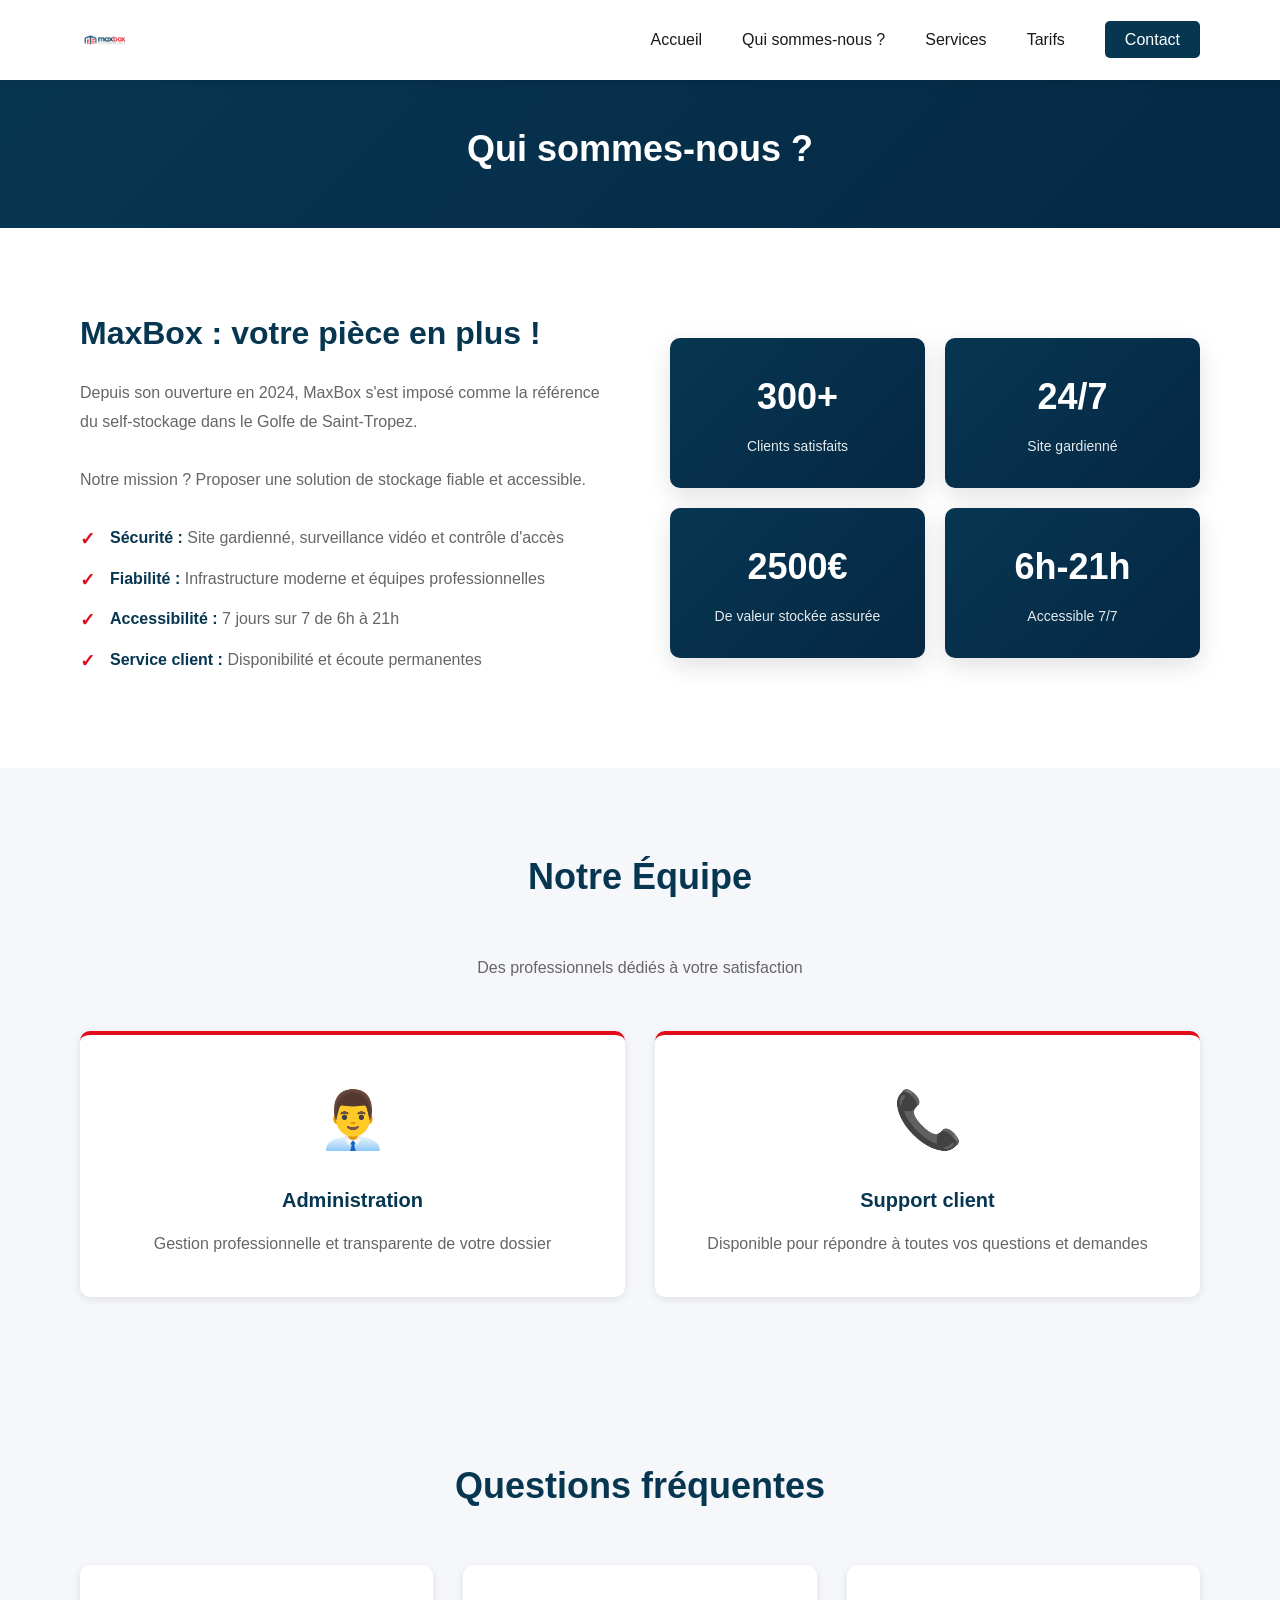
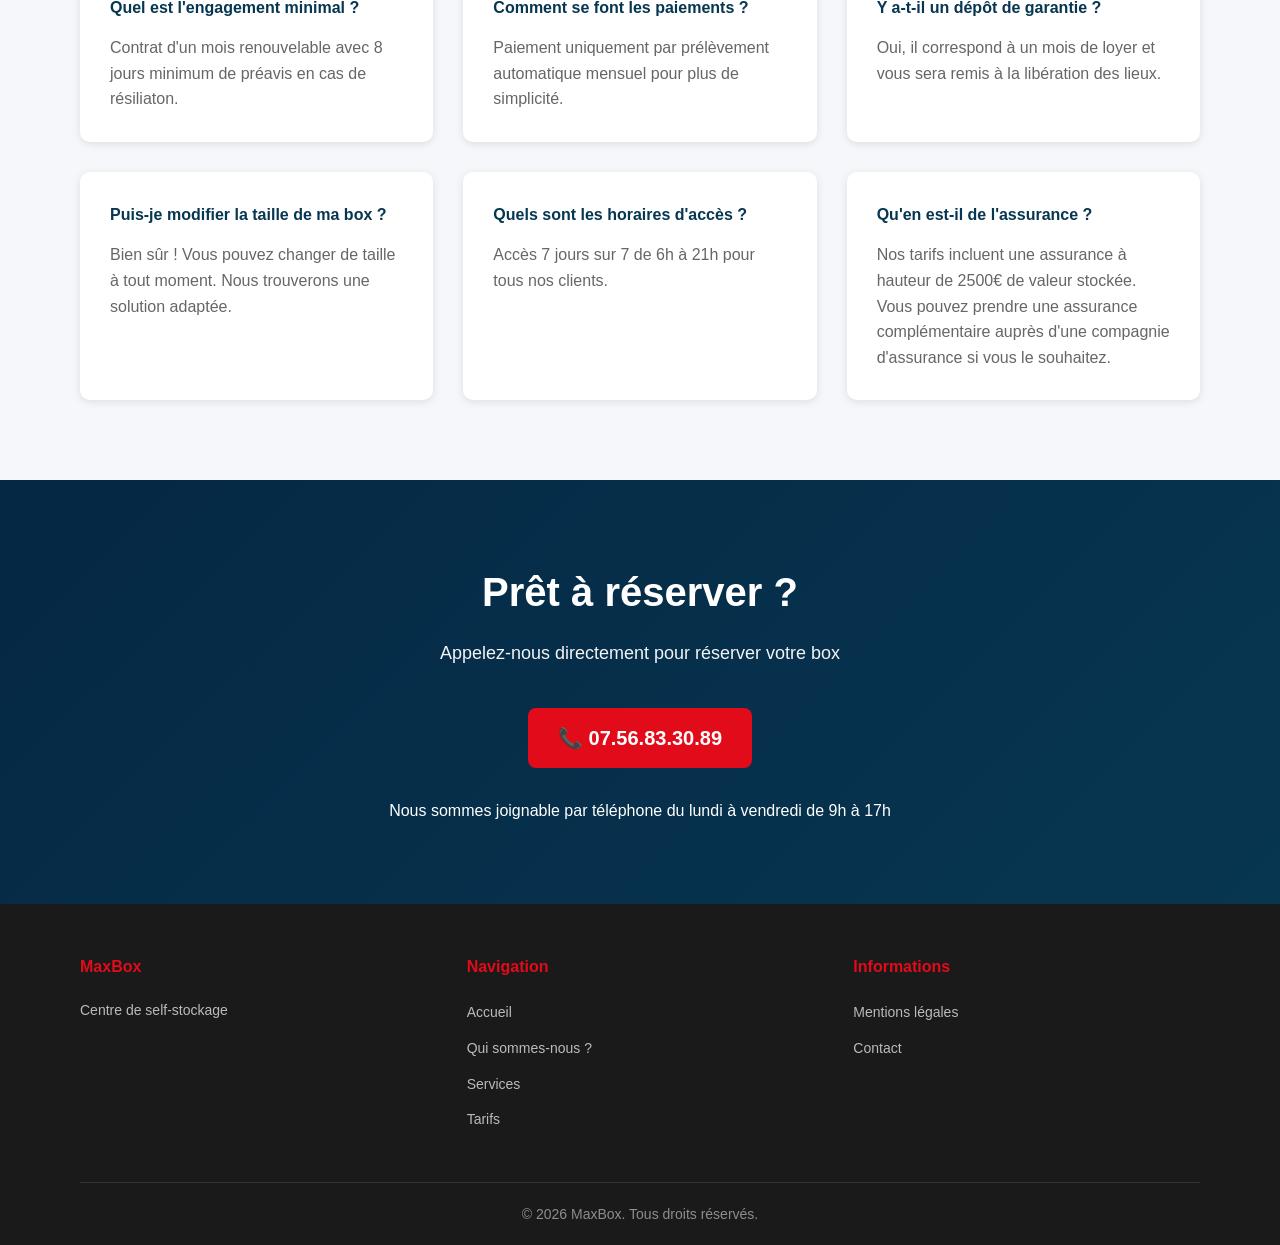
==== about.html @ ba674cf5 "Initial commit: MAXBOX website with updated services" ====
<!DOCTYPE html>
<html lang="fr">
<head>
    <meta charset="UTF-8">
    <meta name="viewport" content="width=device-width, initial-scale=1.0">
    <meta name="description" content="Découvrez MAXBOX - Centre de self-stockage moderne. Nous vous proposons des solutions de stockage sécurisées et climatisées.">
    <meta name="robots" content="index, follow">
    <title>À propos - MaxBox | Self-Stockage</title>
    <link rel="canonical" href="https://maxbox.fr/about.html">
    <link rel="stylesheet" href="css/style.css">
    <link rel="stylesheet" href="css/responsive.css">
    <link rel="stylesheet" href="css/pages.css">
</head>
<body>
    <!-- Navigation -->
    <nav class="navbar">
        <div class="container">
            <div class="nav-wrapper">
                <a href="index.html" class="logo">
                    <img src="images/logo.png" alt="MAXBOX Logo" class="logo-img">
                </a>
                <ul class="nav-menu">
                    <li><a href="index.html">Accueil</a></li>
                    <li><a href="about.html" class="active">Qui sommes-nous ?</a></li>
                    <li><a href="services.html">Services</a></li>
                    <li><a href="pricing.html">Tarifs</a></li>
                    <li><a href="contact.html" class="cta-nav">Contact</a></li>
                </ul>
                <button class="mobile-toggle">
                    <span></span>
                    <span></span>
                    <span></span>
                </button>
            </div>
        </div>
    </nav>

    <!-- Hero Small -->
    <section class="hero-small">
        <div class="container">
            <h2>Qui sommes-nous ?</h2>
        </div>
    </section>

    <!-- About Section -->
    <section class="about-section">
        <div class="container">
            <div class="about-grid">
                <div class="about-content">
                    <h3>MaxBox : votre pièce en plus !</h3>
                    <p>Depuis son ouverture en 2024, MaxBox s'est imposé comme la référence du self-stockage dans le Golfe de Saint-Tropez.</p>
                    <p> Notre mission ? Proposer une solution de stockage fiable et accessible.</p>
                    <ul class="values-list">
                        <li>
                            <strong>Sécurité :</strong> Site gardienné, surveillance vidéo et contrôle d'accès
                        </li>
                        <li>
                            <strong>Fiabilité :</strong> Infrastructure moderne et équipes professionnelles
                        </li>
                        <li>
                            <strong>Accessibilité :</strong> 7 jours sur 7 de 6h à 21h
                        </li>
                        <li>
                            <strong>Service client :</strong> Disponibilité et écoute permanentes
                        </li>
                    </ul>
                </div>
                <div class="about-visual">
                    <div class="stats-grid">
                        <div class="stat-card">
                            <div class="stat-number">300+</div>
                            <div class="stat-label">Clients satisfaits</div>
                        </div>
                        <div class="stat-card">
                            <div class="stat-number">24/7</div>
                            <div class="stat-label">Site gardienné</div>
                        </div>
                        <div class="stat-card">
                            <div class="stat-number">2500€</div>
                            <div class="stat-label">De valeur stockée assurée</div>
                        </div>
                        <div class="stat-card">
                            <div class="stat-number">6h-21h</div>
                            <div class="stat-label">Accessible 7/7</div>
                        </div>
                    </div>
                </div>
            </div>
        </div>
    </section>

    <!-- Team Section -->
    <section class="team-section">
        <div class="container">
            <h3 class="section-title">Notre Équipe</h3>
            <p class="section-subtitle">Des professionnels dédiés à votre satisfaction</p>

            <div class="team-grid">
                <div class="team-member">
                    <div class="member-icon">👨‍💼</div>
                    <h4>Administration</h4>
                    <p>Gestion professionnelle et transparente de votre dossier</p>
                </div>
                <div class="team-member">
                    <div class="member-icon">📞</div>
                    <h4>Support client</h4>
                    <p>Disponible pour répondre à toutes vos questions et demandes</p>
                </div>
            </div>
        </div>
    </section>

    <!-- FAQ Section -->
    <section class="about-section" style="background: var(--bg-light);">
        <div class="container">
            <h3 class="section-title">Questions fréquentes</h3>
            <div style="display: grid; grid-template-columns: repeat(auto-fit, minmax(300px, 1fr)); gap: 30px;">
                <div style="background: var(--white); padding: 30px; border-radius: 10px; box-shadow: var(--shadow);">
                    <h4 style="color: var(--primary); margin-bottom: 15px;">Quel est l'engagement minimal ?</h4>
                    <p style="color: var(--text-light); line-height: 1.6;">
                        Contrat d'un mois renouvelable avec 8 jours minimum de préavis en cas de résiliaton.
                    </p>
                </div>
                <div style="background: var(--white); padding: 30px; border-radius: 10px; box-shadow: var(--shadow);">
                    <h4 style="color: var(--primary); margin-bottom: 15px;">Comment se font les paiements ?</h4>
                    <p style="color: var(--text-light); line-height: 1.6;">
                        Paiement uniquement par prélèvement automatique mensuel pour plus de simplicité.
                    </p>
                </div>
                <div style="background: var(--white); padding: 30px; border-radius: 10px; box-shadow: var(--shadow);">
                    <h4 style="color: var(--primary); margin-bottom: 15px;">Y a-t-il un dépôt de garantie ?</h4>
                    <p style="color: var(--text-light); line-height: 1.6;">
                        Oui, il correspond à un mois de loyer et vous sera remis à la libération des lieux.
                    </p>
                </div>
                <div style="background: var(--white); padding: 30px; border-radius: 10px; box-shadow: var(--shadow);">
                    <h4 style="color: var(--primary); margin-bottom: 15px;">Puis-je modifier la taille de ma box ?</h4>
                    <p style="color: var(--text-light); line-height: 1.6;">
                        Bien sûr ! Vous pouvez changer de taille à tout moment. Nous trouverons une solution adaptée.
                    </p>
                </div>
                <div style="background: var(--white); padding: 30px; border-radius: 10px; box-shadow: var(--shadow);">
                    <h4 style="color: var(--primary); margin-bottom: 15px;">Quels sont les horaires d'accès ?</h4>
                    <p style="color: var(--text-light); line-height: 1.6;">
                        Accès 7 jours sur 7 de 6h à 21h pour tous nos clients.
                    </p>
                </div>
                <div style="background: var(--white); padding: 30px; border-radius: 10px; box-shadow: var(--shadow);">
                    <h4 style="color: var(--primary); margin-bottom: 15px;">Qu'en est-il de l'assurance ?</h4>
                    <p style="color: var(--text-light); line-height: 1.6;">
                        Nos tarifs incluent une assurance à hauteur de 2500€ de valeur stockée. Vous pouvez prendre une assurance complémentaire auprès d'une compagnie d'assurance si vous le souhaitez.
                    </p>
                </div>
            </div>
        </div>
    </section>

    <!-- CTA Section -->
    <section class="cta-section">
        <div class="container">
            <div class="cta-content">
                <h3>Prêt à réserver ?</h3>
                <p>Appelez-nous directement pour réserver votre box</p>
                <div class="cta-buttons">
                    <a href="tel:0756833089" class="btn btn-primary" style="font-size: 20px;">📞 07.56.83.30.89</a>
                    <div class="phone-info">
                        <p>Nous sommes joignable par téléphone du lundi à vendredi de 9h à 17h</p>
                    </div>
                </div>
            </div>
        </div>
    </section>

    <!-- Footer -->
    <footer class="footer">
        <div class="container">
            <div class="footer-content">
                <div class="footer-section">
                    <h5>MaxBox</h5>
                    <p>Centre de self-stockage</p>
                </div>
                <div class="footer-section">
                    <h5>Navigation</h5>
                    <ul>
                        <li><a href="index.html">Accueil</a></li>
                        <li><a href="about.html">Qui sommes-nous ?</a></li>
                        <li><a href="services.html">Services</a></li>
                        <li><a href="pricing.html">Tarifs</a></li>
                    </ul>
                </div>
                <div class="footer-section">
                    <h5>Informations</h5>
                    <ul>
                        <li><a href="mentions-legales.html">Mentions légales</a></li>
                        <li><a href="contact.html">Contact</a></li>
                    </ul>
                </div>
            </div>
            <div class="footer-bottom">
                <p>&copy; 2026 MaxBox. Tous droits réservés.</p>
            </div>
        </div>
    </footer>

    <script src="js/main.js"></script>
    <script src="js/phone-protect.js"></script>
</body>
</html>
---- css/style.css ----
/* ============================================
   VARIABLES ET RESET
   ============================================ */

:root {
    --primary: #073651;
    --primary-dark: #052844;
    --primary-light: #e8f1f5;
    --secondary: #e20b19;
    --accent: #b2b2b2;
    --text-dark: #1a1a1a;
    --text-light: #666666;
    --border: #e0e0e0;
    --bg-light: #f5f7fa;
    --white: #ffffff;
    --shadow: 0 2px 8px rgba(0, 0, 0, 0.1);
    --shadow-lg: 0 8px 24px rgba(0, 0, 0, 0.12);
    --transition: all 0.3s ease;
}

* {
    margin: 0;
    padding: 0;
    box-sizing: border-box;
}

html {
    scroll-behavior: smooth;
}

body {
    font-family: 'Segoe UI', Tahoma, Geneva, Verdana, sans-serif;
    line-height: 1.6;
    color: var(--text-dark);
    background: var(--white);
}

.container {
    max-width: 1200px;
    margin: 0 auto;
    padding: 0 20px;
}

/* ============================================
   NAVIGATION
   ============================================ */

.navbar {
    position: sticky;
    top: 0;
    background: var(--white);
    box-shadow: var(--shadow);
    z-index: 100;
    transition: var(--transition);
}

.nav-wrapper {
    display: flex;
    justify-content: space-between;
    align-items: center;
    padding: 15px 0;
}

.logo {
    display: flex;
    align-items: center;
    gap: 15px;
    text-decoration: none;
    transition: var(--transition);
}

.logo:hover {
    transform: scale(1.05);
}

.logo-img {
    width: 50px;
    height: 50px;
    object-fit: contain;
}

.logo-text {
    display: flex;
    flex-direction: column;
    gap: 2px;
}

.logo h1 {
    font-size: 24px;
    font-weight: 700;
    color: var(--primary);
    letter-spacing: 2px;
    margin: 0;
}

.logo .tagline {
    font-size: 10px;
    color: var(--secondary);
    font-weight: 600;
    text-transform: lowercase;
    margin: 0;
}

.nav-menu {
    display: flex;
    list-style: none;
    gap: 40px;
    align-items: center;
}

.nav-menu a {
    text-decoration: none;
    color: var(--text-dark);
    font-weight: 500;
    position: relative;
    transition: var(--transition);
}

.nav-menu a::after {
    content: '';
    position: absolute;
    bottom: -5px;
    left: 0;
    width: 0;
    height: 2px;
    background: var(--secondary);
    transition: var(--transition);
}

.nav-menu a:hover::after,
.nav-menu a.active::after {
    width: 100%;
}

.cta-nav {
    background: var(--primary) !important;
    color: var(--white) !important;
    padding: 10px 20px !important;
    border-radius: 5px;
}

.cta-nav::after {
    display: none !important;
}

.mobile-toggle {
    display: none;
    flex-direction: column;
    background: none;
    border: none;
    cursor: pointer;
    gap: 5px;
}

.mobile-toggle span {
    width: 25px;
    height: 3px;
    background: var(--primary);
    transition: var(--transition);
    border-radius: 2px;
}

/* ============================================
   HERO SECTION
   ============================================ */

.hero {
    padding: 80px 0;
    background: linear-gradient(135deg, var(--primary) 0%, var(--primary-dark) 100%),
                url('data:image/svg+xml,<svg xmlns="http://www.w3.org/2000/svg" viewBox="0 0 1200 600"><defs><pattern id="boxes" x="0" y="0" width="100" height="100" patternUnits="userSpaceOnUse"><rect x="10" y="10" width="80" height="80" fill="none" stroke="rgba(255,255,255,0.05)" stroke-width="2"/></pattern></defs><rect width="1200" height="600" fill="%23073651"/><rect width="1200" height="600" fill="url(%23boxes)"/></svg>');
    background-position: center;
    background-size: cover;
    color: var(--white);
    position: relative;
    overflow: hidden;
}

.hero .container {
    display: grid;
    grid-template-columns: 1fr 1fr;
    gap: 50px;
    align-items: center;
}

.hero-content {
    z-index: 2;
}

.hero-title {
    font-size: 48px;
    font-weight: 700;
    margin-bottom: 20px;
    line-height: 1.2;
}

.hero-subtitle {
    font-size: 18px;
    margin-bottom: 30px;
    opacity: 0.95;
}

.hero-cta {
    display: flex;
    gap: 20px;
    flex-wrap: wrap;
}

.btn {
    display: inline-block;
    padding: 14px 30px;
    border-radius: 8px;
    text-decoration: none;
    font-weight: 600;
    transition: var(--transition);
    border: none;
    cursor: pointer;
    font-size: 16px;
}

.btn-primary {
    background: var(--secondary);
    color: var(--white);
}

.btn-primary:hover {
    transform: translateY(-2px);
    box-shadow: 0 8px 16px rgba(0, 188, 212, 0.3);
}

.btn-secondary {
    background: transparent;
    color: var(--white);
    border: 2px solid var(--white);
}

.btn-secondary:hover {
    background: var(--white);
    color: var(--primary);
}

/* Decorative shapes */
.shape {
    position: absolute;
    border-radius: 50%;
    opacity: 0.1;
}

.shape-1 {
    width: 300px;
    height: 300px;
    background: var(--white);
    top: -100px;
    right: -100px;
}

.shape-2 {
    width: 200px;
    height: 200px;
    background: var(--secondary);
    bottom: -50px;
    right: 50px;
}

/* ============================================
   FEATURES SECTION
   ============================================ */

.features {
    padding: 80px 0;
    background: var(--bg-light);
}

.section-title {
    font-size: 36px;
    font-weight: 700;
    text-align: center;
    margin-bottom: 50px;
    color: var(--primary);
}

.features-grid {
    display: grid;
    grid-template-columns: repeat(auto-fit, minmax(250px, 1fr));
    gap: 30px;
}

.feature-card {
    background: var(--white);
    padding: 40px 30px;
    border-radius: 10px;
    text-align: center;
    box-shadow: var(--shadow);
    transition: var(--transition);
    border-top: 4px solid var(--secondary);
}

.feature-card:hover {
    transform: translateY(-10px);
    box-shadow: var(--shadow-lg);
}

.feature-icon {
    font-size: 48px;
    margin-bottom: 20px;
    display: block;
}

.feature-card h4 {
    font-size: 20px;
    margin-bottom: 15px;
    color: var(--primary);
}

.feature-card p {
    color: var(--text-light);
    line-height: 1.6;
}

/* ============================================
   VIDEO SECTION
   ============================================ */

.video-section {
    padding: 80px 0;
    background: var(--white);
}

.video-container {
    position: relative;
    width: 100%;
    padding-bottom: 56.25%; /* 16:9 aspect ratio */
    height: 0;
    overflow: hidden;
    border-radius: 10px;
    background: var(--bg-light);
    box-shadow: var(--shadow-lg);
}

.video-placeholder {
    position: absolute;
    top: 50%;
    left: 50%;
    transform: translate(-50%, -50%);
    color: var(--text-light);
    font-weight: 500;
    text-align: center;
    width: 100%;
}

video,
iframe {
    position: absolute;
    top: 0;
    left: 0;
    width: 100%;
    height: 100%;
    border: none;
    border-radius: 10px;
}

/* ============================================
   CTA SECTION
   ============================================ */

.cta-section {
    padding: 80px 0;
    background: linear-gradient(135deg, var(--primary-dark) 0%, var(--primary) 100%);
    color: var(--white);
    text-align: center;
}

.cta-content h3 {
    font-size: 40px;
    margin-bottom: 15px;
}

.cta-content > p {
    font-size: 18px;
    margin-bottom: 40px;
    opacity: 0.95;
}

.cta-buttons {
    display: flex;
    flex-direction: column;
    align-items: center;
    gap: 30px;
}

.phone-info {
    font-size: 16px;
}

.phone-link {
    display: inline-block;
    color: var(--secondary);
    text-decoration: none;
    font-weight: 700;
    font-size: 24px;
    margin-top: 10px;
    transition: var(--transition);
}

.phone-link:hover {
    text-decoration: underline;
}

/* ============================================
   FOOTER
   ============================================ */

.footer {
    background: var(--text-dark);
    color: var(--white);
    padding: 50px 0 20px;
}

.footer-content {
    display: grid;
    grid-template-columns: repeat(auto-fit, minmax(250px, 1fr));
    gap: 40px;
    margin-bottom: 40px;
}

.footer-section h5 {
    margin-bottom: 20px;
    color: var(--secondary);
    font-size: 16px;
}

.footer-section p {
    color: rgba(255, 255, 255, 0.7);
    font-size: 14px;
    line-height: 1.6;
}

.footer-section ul {
    list-style: none;
}

.footer-section ul li {
    margin-bottom: 10px;
}

.footer-section a {
    color: rgba(255, 255, 255, 0.7);
    text-decoration: none;
    transition: var(--transition);
    font-size: 14px;
}

.footer-section a:hover {
    color: var(--secondary);
}

.footer-bottom {
    border-top: 1px solid rgba(255, 255, 255, 0.1);
    padding-top: 20px;
    text-align: center;
    color: rgba(255, 255, 255, 0.5);
    font-size: 14px;
}

/* ============================================
   UTILITY CLASSES
   ============================================ */

.text-center {
    text-align: center;
}

.mt-20 {
    margin-top: 20px;
}

.mb-20 {
    margin-bottom: 20px;
}
---- css/responsive.css ----
/* ============================================
   RESPONSIVE DESIGN
   ============================================ */

/* Tablets and small screens */
@media (max-width: 768px) {
    /* Navigation */
    .nav-menu {
        gap: 20px;
    }

    .mobile-toggle {
        display: flex;
    }

    .nav-menu.active {
        position: absolute;
        top: 100%;
        left: 0;
        right: 0;
        flex-direction: column;
        background: var(--white);
        padding: 20px;
        gap: 10px;
        box-shadow: var(--shadow);
    }

    /* Hero Section */
    .hero .container {
        grid-template-columns: 1fr;
        gap: 30px;
        padding: 40px 0;
    }

    .hero-title {
        font-size: 32px;
    }

    .hero-subtitle {
        font-size: 16px;
    }

    .hero-cta {
        justify-content: center;
    }

    /* Section Title */
    .section-title {
        font-size: 28px;
        margin-bottom: 40px;
    }

    /* Features Grid */
    .features-grid {
        grid-template-columns: 1fr;
        gap: 20px;
    }

    .feature-card {
        padding: 30px 20px;
    }

    /* CTA Section */
    .cta-section {
        padding: 50px 0;
    }

    .cta-content h3 {
        font-size: 28px;
    }

    .cta-content > p {
        font-size: 16px;
    }

    .cta-buttons {
        flex-direction: column;
    }

    .phone-link {
        font-size: 20px;
    }

    /* Buttons */
    .btn {
        width: 100%;
        text-align: center;
    }
}

/* Mobile phones */
@media (max-width: 480px) {
    .logo h1 {
        font-size: 20px;
    }

    .hero-title {
        font-size: 24px;
    }

    .hero-subtitle {
        font-size: 14px;
    }

    .section-title {
        font-size: 24px;
    }

    .feature-card {
        padding: 20px 15px;
    }

    .cta-content h3 {
        font-size: 24px;
    }

    .cta-content > p {
        font-size: 14px;
    }

    .footer-content {
        grid-template-columns: 1fr;
        gap: 30px;
    }
}

/* Large screens */
@media (min-width: 1200px) {
    .container {
        padding: 0 40px;
    }
}

/* Animations */
@keyframes fadeInUp {
    from {
        opacity: 0;
        transform: translateY(30px);
    }
    to {
        opacity: 1;
        transform: translateY(0);
    }
}

@keyframes slideInLeft {
    from {
        opacity: 0;
        transform: translateX(-30px);
    }
    to {
        opacity: 1;
        transform: translateX(0);
    }
}

@keyframes slideInRight {
    from {
        opacity: 0;
        transform: translateX(30px);
    }
    to {
        opacity: 1;
        transform: translateX(0);
    }
}

.fade-in-up {
    animation: fadeInUp 0.6s ease-out;
}

.slide-in-left {
    animation: slideInLeft 0.6s ease-out;
}

.slide-in-right {
    animation: slideInRight 0.6s ease-out;
}

@keyframes bounce-in {
    0% {
        opacity: 0;
        transform: scale(0.3) translateY(20px);
    }
    50% {
        opacity: 1;
    }
    100% {
        transform: scale(1) translateY(0);
    }
}

@keyframes float {
    0%, 100% {
        transform: translateY(0px);
    }
    50% {
        transform: translateY(-20px);
    }
}

@keyframes pulse {
    0%, 100% {
        opacity: 1;
    }
    50% {
        opacity: 0.7;
    }
}

.bounce {
    animation: bounce-in 0.8s cubic-bezier(0.68, -0.55, 0.265, 1.55);
}

.float {
    animation: float 3s ease-in-out infinite;
}

.pulse {
    animation: pulse 2s ease-in-out infinite;
}

/* Print styles */
@media print {
    .navbar,
    .footer,
    .cta-section {
        display: none;
    }
}
---- css/pages.css ----
/* ============================================
   PAGES STYLES
   ============================================ */

.hero-small {
    padding: 40px 0;
    background: linear-gradient(135deg, var(--primary) 0%, var(--primary-dark) 100%);
    color: var(--white);
    text-align: center;
}

.hero-small h2 {
    font-size: 36px;
    margin-bottom: 10px;
}

.hero-small p {
    font-size: 16px;
    opacity: 0.95;
}

/* ============================================
   ABOUT SECTION
   ============================================ */

.about-section {
    padding: 80px 0;
    background: var(--white);
}

.about-grid {
    display: grid;
    grid-template-columns: 1fr 1fr;
    gap: 60px;
    align-items: center;
}

.about-content h3 {
    font-size: 32px;
    color: var(--primary);
    margin-bottom: 20px;
}

.about-content > p {
    font-size: 16px;
    color: var(--text-light);
    margin-bottom: 30px;
    line-height: 1.8;
}

.about-content h4 {
    font-size: 20px;
    color: var(--primary);
    margin-bottom: 20px;
    margin-top: 20px;
}

.values-list {
    list-style: none;
}

.values-list li {
    margin-bottom: 15px;
    padding-left: 30px;
    position: relative;
    color: var(--text-light);
    line-height: 1.6;
}

.values-list li::before {
    content: '✓';
    position: absolute;
    left: 0;
    color: var(--secondary);
    font-weight: bold;
    font-size: 18px;
}

.values-list strong {
    color: var(--primary);
}

/* Stats Grid */
.stats-grid {
    display: grid;
    grid-template-columns: 1fr 1fr;
    gap: 20px;
}

.stat-card {
    background: linear-gradient(135deg, var(--primary) 0%, var(--primary-dark) 100%);
    padding: 30px;
    border-radius: 10px;
    text-align: center;
    color: var(--white);
    box-shadow: var(--shadow-lg);
    transition: var(--transition);
}

.stat-card:hover {
    transform: translateY(-5px);
}

.stat-number {
    font-size: 36px;
    font-weight: 700;
    margin-bottom: 10px;
}

.stat-label {
    font-size: 14px;
    opacity: 0.9;
}

/* ============================================
   TEAM SECTION
   ============================================ */

.team-section {
    padding: 80px 0;
    background: var(--bg-light);
}

.section-subtitle {
    text-align: center;
    color: var(--text-light);
    font-size: 16px;
    margin-bottom: 50px;
}

.team-grid {
    display: grid;
    grid-template-columns: repeat(auto-fit, minmax(280px, 1fr));
    gap: 30px;
}

.team-member {
    background: var(--white);
    padding: 40px 30px;
    border-radius: 10px;
    text-align: center;
    box-shadow: var(--shadow);
    transition: var(--transition);
    border-top: 4px solid var(--secondary);
}

.team-member:hover {
    transform: translateY(-10px);
    box-shadow: var(--shadow-lg);
}

.member-icon {
    font-size: 56px;
    margin-bottom: 20px;
    display: block;
}

.team-member h4 {
    font-size: 20px;
    margin-bottom: 15px;
    color: var(--primary);
}

.team-member p {
    color: var(--text-light);
    line-height: 1.6;
}

/* ============================================
   SERVICES PAGE
   ============================================ */

.services-grid {
    display: grid;
    grid-template-columns: repeat(auto-fit, minmax(300px, 1fr));
    gap: 30px;
    margin-bottom: 50px;
}

.service-card {
    background: var(--white);
    padding: 40px 30px;
    border-radius: 10px;
    box-shadow: var(--shadow);
    transition: var(--transition);
    border-left: 4px solid var(--secondary);
}

.service-card:hover {
    transform: translateY(-10px);
    box-shadow: var(--shadow-lg);
}

.service-icon {
    font-size: 48px;
    margin-bottom: 20px;
    display: block;
}

.service-card h4 {
    font-size: 22px;
    margin-bottom: 15px;
    color: var(--primary);
}

.service-card p {
    color: var(--text-light);
    line-height: 1.6;
    margin-bottom: 15px;
}

.service-features {
    list-style: none;
    margin-top: 15px;
}

.service-features li {
    padding-left: 25px;
    position: relative;
    margin-bottom: 10px;
    color: var(--text-light);
    font-size: 14px;
}

.service-features li::before {
    content: '→';
    position: absolute;
    left: 0;
    color: var(--secondary);
}

/* ============================================
   PRICING PAGE
   ============================================ */

.pricing-grid {
    display: grid;
    grid-template-columns: repeat(auto-fit, minmax(300px, 1fr));
    gap: 30px;
}

.pricing-card {
    background: var(--white);
    border-radius: 10px;
    overflow: hidden;
    box-shadow: var(--shadow);
    transition: var(--transition);
    display: flex;
    flex-direction: column;
}

.pricing-card:hover {
    transform: translateY(-10px);
    box-shadow: var(--shadow-lg);
}

.pricing-card.featured {
    border: 2px solid var(--secondary);
    transform: scale(1.05);
}

.pricing-card.featured:hover {
    transform: scale(1.05) translateY(-10px);
}

.pricing-header {
    background: linear-gradient(135deg, var(--primary) 0%, var(--primary-dark) 100%);
    color: var(--white);
    padding: 30px;
    text-align: center;
}

.pricing-size {
    font-size: 24px;
    font-weight: 700;
    margin-bottom: 10px;
}

.pricing-price {
    font-size: 32px;
    font-weight: 700;
    margin-bottom: 5px;
}

.pricing-period {
    font-size: 14px;
    opacity: 0.9;
}

.pricing-body {
    padding: 30px;
    flex-grow: 1;
}

.pricing-features {
    list-style: none;
    margin-bottom: 30px;
}

.pricing-features li {
    padding-left: 25px;
    position: relative;
    margin-bottom: 12px;
    color: var(--text-light);
    font-size: 14px;
}

.pricing-features li::before {
    content: '✓';
    position: absolute;
    left: 0;
    color: var(--secondary);
    font-weight: bold;
}

.pricing-card .btn {
    width: 100%;
    margin-top: auto;
}

/* Comparison Table */
.comparison-table {
    margin-top: 50px;
    background: var(--white);
    border-radius: 10px;
    overflow: hidden;
    box-shadow: var(--shadow);
}

.table-scroll {
    overflow-x: auto;
}

table {
    width: 100%;
    border-collapse: collapse;
}

table th,
table td {
    padding: 20px;
    text-align: left;
    border-bottom: 1px solid var(--border);
}

table th {
    background: var(--bg-light);
    color: var(--primary);
    font-weight: 600;
}

table tr:hover {
    background: var(--bg-light);
}

table tr:last-child td {
    border-bottom: none;
}

.check-mark {
    color: #4caf50;
    font-weight: bold;
}

.cross-mark {
    color: #d32f2f;
}

/* ============================================
   RESPONSIVE PAGES
   ============================================ */

@media (max-width: 768px) {
    .hero-small h2 {
        font-size: 28px;
    }

    .about-grid {
        grid-template-columns: 1fr;
        gap: 40px;
    }

    .about-content h3 {
        font-size: 24px;
    }

    .stats-grid {
        grid-template-columns: 1fr;
    }

    .team-grid {
        grid-template-columns: 1fr;
    }

    .services-grid {
        grid-template-columns: 1fr;
    }

    .pricing-grid {
        grid-template-columns: 1fr;
    }

    .pricing-card.featured {
        transform: scale(1);
    }

    .pricing-card.featured:hover {
        transform: translateY(-10px);
    }

    .table-scroll {
        overflow-x: auto;
    }

    table th,
    table td {
        padding: 15px;
        font-size: 14px;
    }
}

@media (max-width: 480px) {
    .hero-small h2 {
        font-size: 24px;
    }

    .about-content h3 {
        font-size: 20px;
    }

    .stat-number {
        font-size: 28px;
    }

    .pricing-size {
        font-size: 18px;
    }

    .pricing-price {
        font-size: 24px;
    }
}
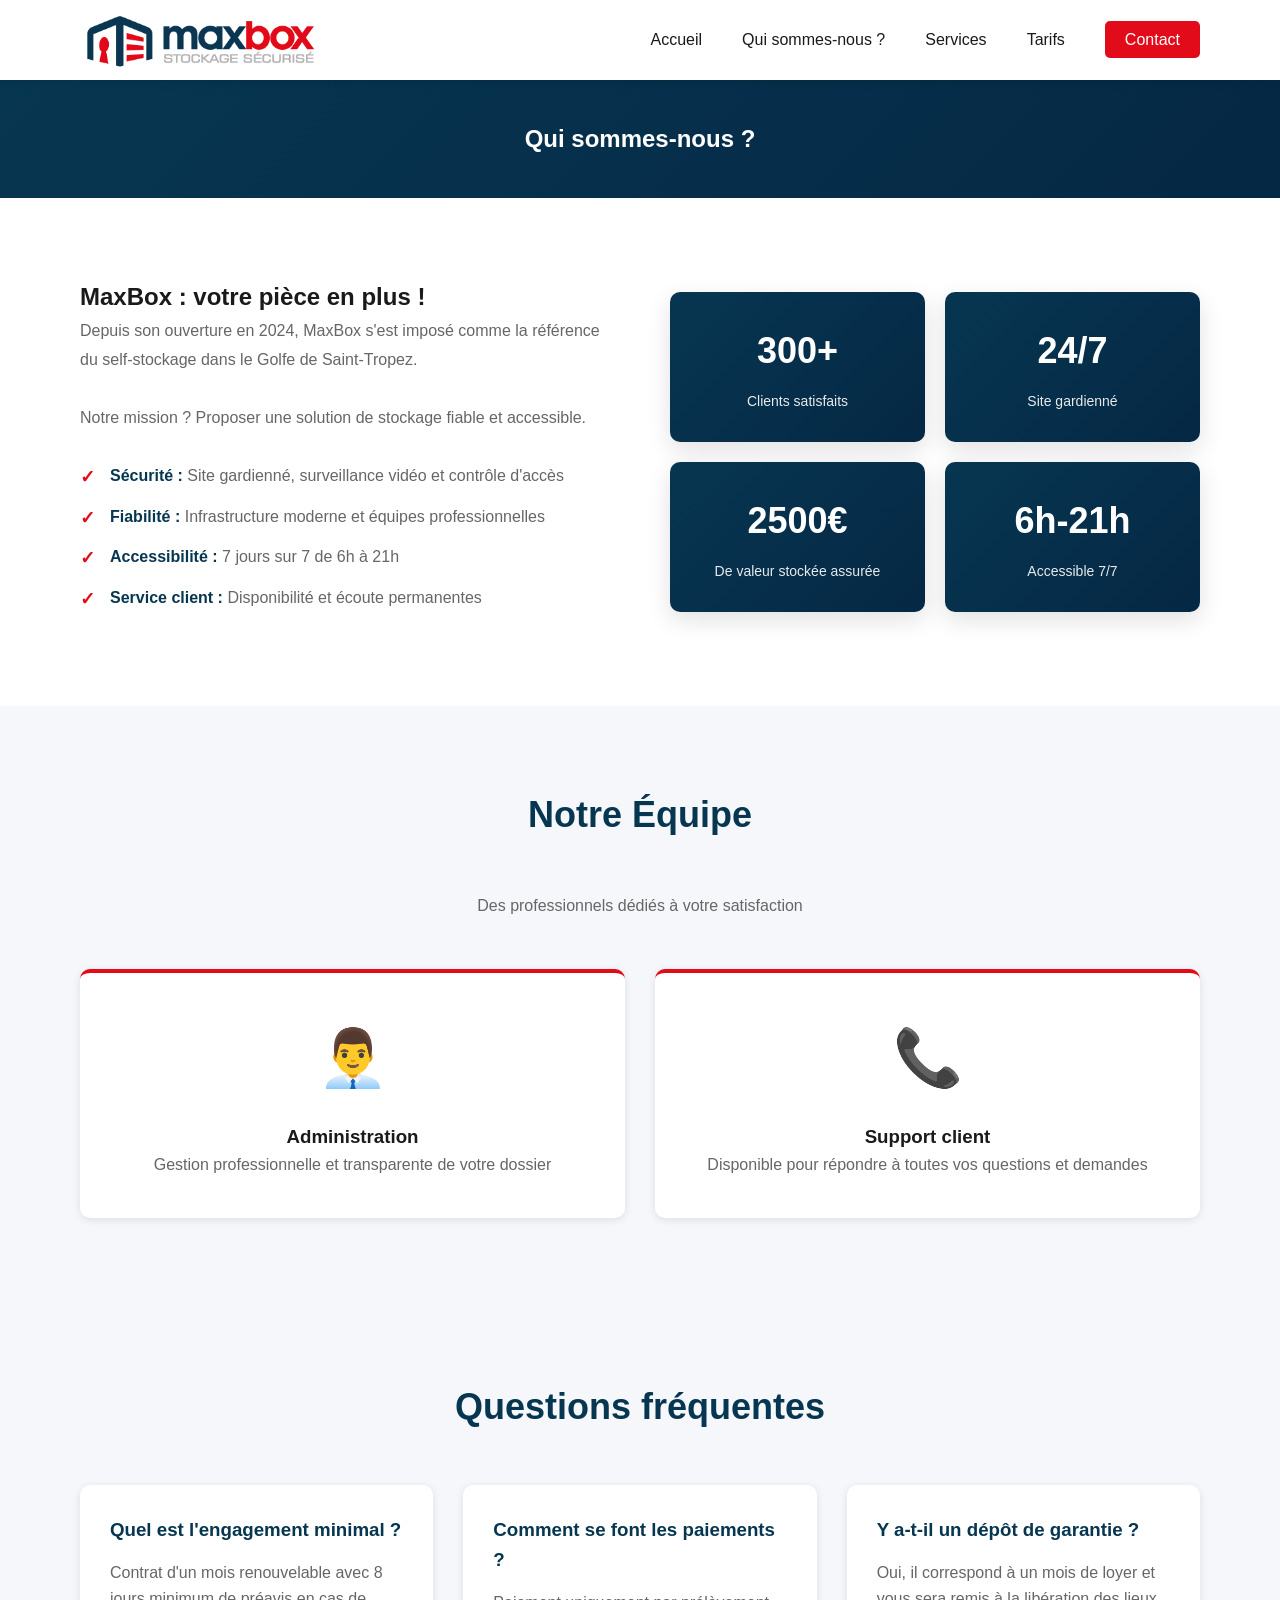
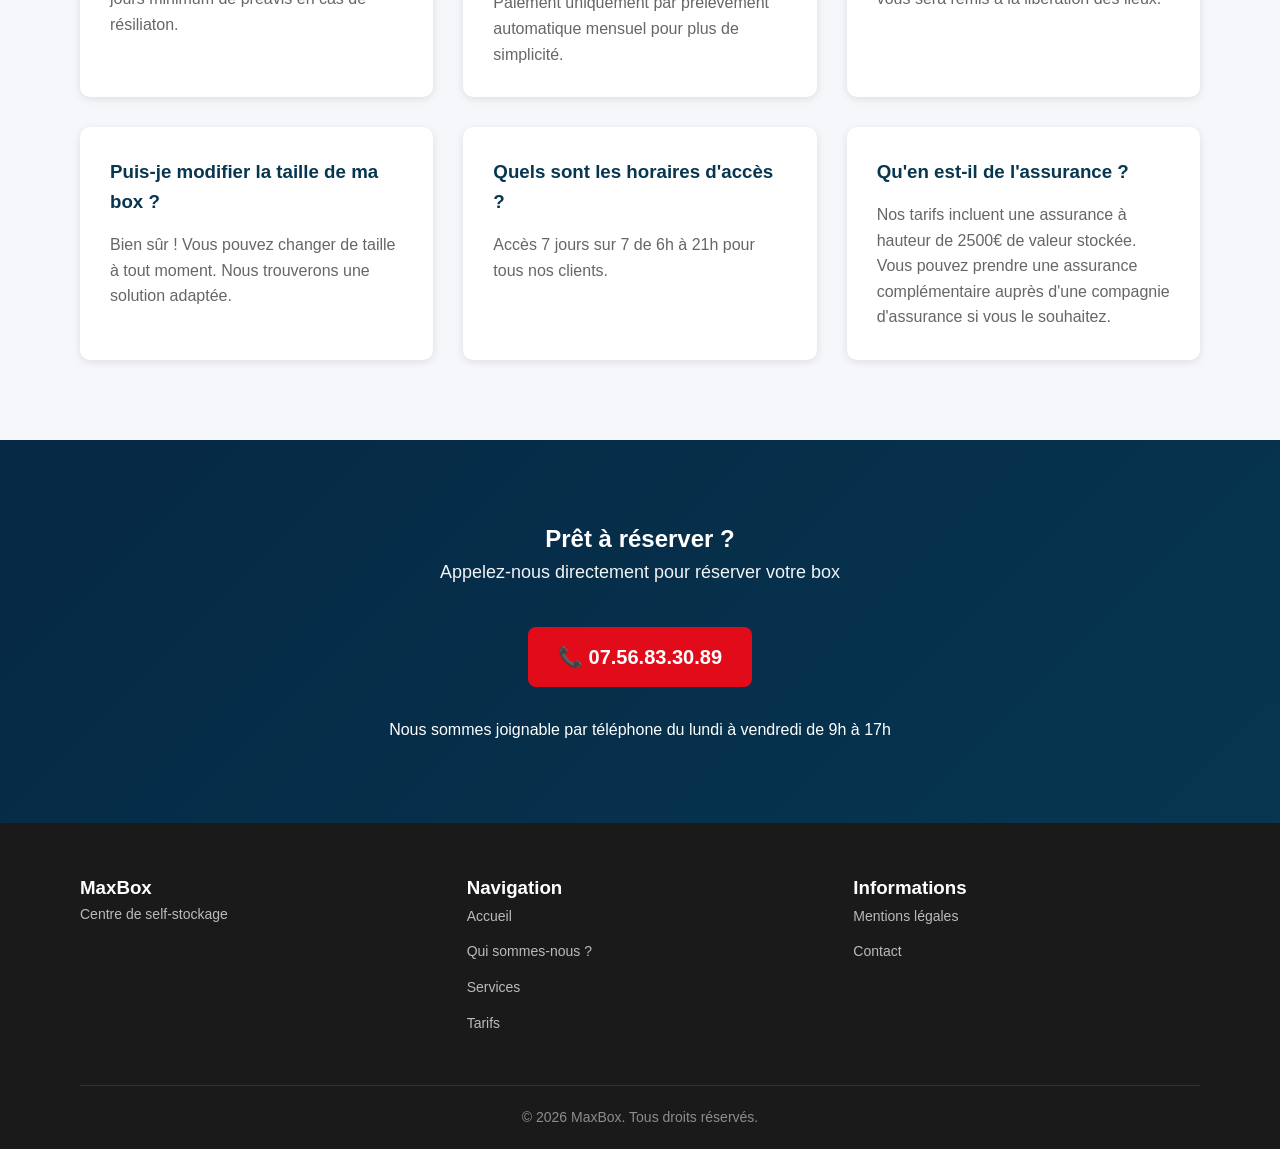
==== commit f7677248: "pas mal du tout" ====
--- a/about.html
+++ b/about.html
@@ -38,7 +38,7 @@
     <!-- Hero Small -->
     <section class="hero-small">
         <div class="container">
-            <h2>Qui sommes-nous ?</h2>
+            <h1>Qui sommes-nous ?</h1>
         </div>
     </section>
 
@@ -47,7 +47,7 @@
         <div class="container">
             <div class="about-grid">
                 <div class="about-content">
-                    <h3>MaxBox : votre pièce en plus !</h3>
+                    <h2>MaxBox : votre pièce en plus !</h2>
                     <p>Depuis son ouverture en 2024, MaxBox s'est imposé comme la référence du self-stockage dans le Golfe de Saint-Tropez.</p>
                     <p> Notre mission ? Proposer une solution de stockage fiable et accessible.</p>
                     <ul class="values-list">
@@ -92,18 +92,18 @@
     <!-- Team Section -->
     <section class="team-section">
         <div class="container">
-            <h3 class="section-title">Notre Équipe</h3>
+            <h2 class="section-title">Notre Équipe</h2>
             <p class="section-subtitle">Des professionnels dédiés à votre satisfaction</p>
 
             <div class="team-grid">
                 <div class="team-member">
                     <div class="member-icon">👨‍💼</div>
-                    <h4>Administration</h4>
+                    <h3>Administration</h3>
                     <p>Gestion professionnelle et transparente de votre dossier</p>
                 </div>
                 <div class="team-member">
                     <div class="member-icon">📞</div>
-                    <h4>Support client</h4>
+                    <h3>Support client</h3>
                     <p>Disponible pour répondre à toutes vos questions et demandes</p>
                 </div>
             </div>
@@ -113,40 +113,40 @@
     <!-- FAQ Section -->
     <section class="about-section" style="background: var(--bg-light);">
         <div class="container">
-            <h3 class="section-title">Questions fréquentes</h3>
+            <h2 class="section-title">Questions fréquentes</h2>
             <div style="display: grid; grid-template-columns: repeat(auto-fit, minmax(300px, 1fr)); gap: 30px;">
                 <div style="background: var(--white); padding: 30px; border-radius: 10px; box-shadow: var(--shadow);">
-                    <h4 style="color: var(--primary); margin-bottom: 15px;">Quel est l'engagement minimal ?</h4>
+                    <h3 style="color: var(--primary); margin-bottom: 15px;">Quel est l'engagement minimal ?</h3>
                     <p style="color: var(--text-light); line-height: 1.6;">
                         Contrat d'un mois renouvelable avec 8 jours minimum de préavis en cas de résiliaton.
                     </p>
                 </div>
                 <div style="background: var(--white); padding: 30px; border-radius: 10px; box-shadow: var(--shadow);">
-                    <h4 style="color: var(--primary); margin-bottom: 15px;">Comment se font les paiements ?</h4>
+                    <h3 style="color: var(--primary); margin-bottom: 15px;">Comment se font les paiements ?</h3>
                     <p style="color: var(--text-light); line-height: 1.6;">
                         Paiement uniquement par prélèvement automatique mensuel pour plus de simplicité.
                     </p>
                 </div>
                 <div style="background: var(--white); padding: 30px; border-radius: 10px; box-shadow: var(--shadow);">
-                    <h4 style="color: var(--primary); margin-bottom: 15px;">Y a-t-il un dépôt de garantie ?</h4>
+                    <h3 style="color: var(--primary); margin-bottom: 15px;">Y a-t-il un dépôt de garantie ?</h3>
                     <p style="color: var(--text-light); line-height: 1.6;">
                         Oui, il correspond à un mois de loyer et vous sera remis à la libération des lieux.
                     </p>
                 </div>
                 <div style="background: var(--white); padding: 30px; border-radius: 10px; box-shadow: var(--shadow);">
-                    <h4 style="color: var(--primary); margin-bottom: 15px;">Puis-je modifier la taille de ma box ?</h4>
+                    <h3 style="color: var(--primary); margin-bottom: 15px;">Puis-je modifier la taille de ma box ?</h3>
                     <p style="color: var(--text-light); line-height: 1.6;">
                         Bien sûr ! Vous pouvez changer de taille à tout moment. Nous trouverons une solution adaptée.
                     </p>
                 </div>
                 <div style="background: var(--white); padding: 30px; border-radius: 10px; box-shadow: var(--shadow);">
-                    <h4 style="color: var(--primary); margin-bottom: 15px;">Quels sont les horaires d'accès ?</h4>
+                    <h3 style="color: var(--primary); margin-bottom: 15px;">Quels sont les horaires d'accès ?</h3>
                     <p style="color: var(--text-light); line-height: 1.6;">
                         Accès 7 jours sur 7 de 6h à 21h pour tous nos clients.
                     </p>
                 </div>
                 <div style="background: var(--white); padding: 30px; border-radius: 10px; box-shadow: var(--shadow);">
-                    <h4 style="color: var(--primary); margin-bottom: 15px;">Qu'en est-il de l'assurance ?</h4>
+                    <h3 style="color: var(--primary); margin-bottom: 15px;">Qu'en est-il de l'assurance ?</h3>
                     <p style="color: var(--text-light); line-height: 1.6;">
                         Nos tarifs incluent une assurance à hauteur de 2500€ de valeur stockée. Vous pouvez prendre une assurance complémentaire auprès d'une compagnie d'assurance si vous le souhaitez.
                     </p>
@@ -159,7 +159,7 @@
     <section class="cta-section">
         <div class="container">
             <div class="cta-content">
-                <h3>Prêt à réserver ?</h3>
+                <h2>Prêt à réserver ?</h2>
                 <p>Appelez-nous directement pour réserver votre box</p>
                 <div class="cta-buttons">
                     <a href="tel:0756833089" class="btn btn-primary" style="font-size: 20px;">📞 07.56.83.30.89</a>
@@ -176,11 +176,11 @@
         <div class="container">
             <div class="footer-content">
                 <div class="footer-section">
-                    <h5>MaxBox</h5>
+                    <h3>MaxBox</h3>
                     <p>Centre de self-stockage</p>
                 </div>
                 <div class="footer-section">
-                    <h5>Navigation</h5>
+                    <h3>Navigation</h3>
                     <ul>
                         <li><a href="index.html">Accueil</a></li>
                         <li><a href="about.html">Qui sommes-nous ?</a></li>
@@ -189,7 +189,7 @@
                     </ul>
                 </div>
                 <div class="footer-section">
-                    <h5>Informations</h5>
+                    <h3>Informations</h3>
                     <ul>
                         <li><a href="mentions-legales.html">Mentions légales</a></li>
                         <li><a href="contact.html">Contact</a></li>
--- a/css/style.css
+++ b/css/style.css
@@ -52,13 +52,24 @@
     box-shadow: var(--shadow);
     z-index: 100;
     transition: var(--transition);
+    height: 80px;
+    display: flex;
+    align-items: center;
+}
+
+.navbar .container {
+    width: 100%;
+    max-width: 1200px;
+    padding: 0 40px;
 }
 
 .nav-wrapper {
     display: flex;
     justify-content: space-between;
     align-items: center;
-    padding: 15px 0;
+    padding: 0;
+    gap: 20px;
+    width: 100%;
 }
 
 .logo {
@@ -74,9 +85,10 @@
 }
 
 .logo-img {
-    width: 50px;
-    height: 50px;
+    width: 240px;
+    height: 100px;
     object-fit: contain;
+    flex-shrink: 0;
 }
 
 .logo-text {
@@ -106,6 +118,7 @@
     list-style: none;
     gap: 40px;
     align-items: center;
+    flex-shrink: 0;
 }
 
 .nav-menu a {
@@ -133,7 +146,7 @@
 }
 
 .cta-nav {
-    background: var(--primary) !important;
+    background: var(--secondary) !important;
     color: var(--white) !important;
     padding: 10px 20px !important;
     border-radius: 5px;
@@ -317,45 +330,83 @@
 }
 
 /* ============================================
-   VIDEO SECTION
-   ============================================ */
-
-.video-section {
+   PHOTO SLIDER
+   ============================================ */
+
+.slider-section {
     padding: 80px 0;
     background: var(--white);
 }
 
-.video-container {
+.slider {
     position: relative;
+    border-radius: 10px;
+    overflow: hidden;
+    box-shadow: var(--shadow-lg);
+}
+
+.slider-track {
+    display: flex;
+    transition: transform 0.5s ease;
+}
+
+.slide {
+    min-width: 100%;
+}
+
+.slide img {
     width: 100%;
-    padding-bottom: 56.25%; /* 16:9 aspect ratio */
-    height: 0;
-    overflow: hidden;
-    border-radius: 10px;
-    background: var(--bg-light);
-    box-shadow: var(--shadow-lg);
-}
-
-.video-placeholder {
+    height: 500px;
+    object-fit: cover;
+    display: block;
+}
+
+.slider-btn {
     position: absolute;
     top: 50%;
+    transform: translateY(-50%);
+    background: rgba(0, 0, 0, 0.45);
+    color: var(--white);
+    border: none;
+    font-size: 42px;
+    line-height: 1;
+    padding: 10px 18px;
+    cursor: pointer;
+    border-radius: 4px;
+    transition: background 0.2s ease;
+    z-index: 10;
+}
+
+.slider-btn:hover {
+    background: rgba(0, 0, 0, 0.7);
+}
+
+.slider-prev { left: 15px; }
+.slider-next { right: 15px; }
+
+.slider-dots {
+    position: absolute;
+    bottom: 16px;
     left: 50%;
-    transform: translate(-50%, -50%);
-    color: var(--text-light);
-    font-weight: 500;
-    text-align: center;
-    width: 100%;
-}
-
-video,
-iframe {
-    position: absolute;
-    top: 0;
-    left: 0;
-    width: 100%;
-    height: 100%;
+    transform: translateX(-50%);
+    display: flex;
+    gap: 8px;
+    z-index: 10;
+}
+
+.slider-dot {
+    width: 10px;
+    height: 10px;
+    border-radius: 50%;
     border: none;
-    border-radius: 10px;
+    background: rgba(255, 255, 255, 0.5);
+    cursor: pointer;
+    padding: 0;
+    transition: background 0.2s ease;
+}
+
+.slider-dot.active {
+    background: var(--white);
 }
 
 /* ============================================
--- a/css/responsive.css
+++ b/css/responsive.css
@@ -5,15 +5,17 @@
 /* Tablets and small screens */
 @media (max-width: 768px) {
     /* Navigation */
-    .nav-menu {
-        gap: 20px;
+    .navbar {
+        position: relative;
     }
 
     .mobile-toggle {
         display: flex;
-    }
-
-    .nav-menu.active {
+        z-index: 101;
+    }
+
+    .nav-menu {
+        display: none;
         position: absolute;
         top: 100%;
         left: 0;
@@ -21,8 +23,54 @@
         flex-direction: column;
         background: var(--white);
         padding: 20px;
-        gap: 10px;
+        gap: 0;
         box-shadow: var(--shadow);
+        z-index: 100;
+    }
+
+    .nav-menu.active {
+        display: flex;
+    }
+
+    .nav-menu li {
+        width: 100%;
+        border-bottom: 1px solid var(--border);
+    }
+
+    .nav-menu li:last-child {
+        border-bottom: none;
+        padding-top: 10px;
+    }
+
+    .nav-menu a {
+        display: block;
+        padding: 14px 10px;
+        width: 100%;
+    }
+
+    .cta-nav {
+        display: inline-block !important;
+        width: auto !important;
+        text-align: center;
+    }
+
+    /* Hamburger → croix */
+    .mobile-toggle span {
+        transform-origin: center;
+        transition: transform 0.3s ease, opacity 0.3s ease;
+    }
+
+    .mobile-toggle.active span:nth-child(1) {
+        transform: translateY(8px) rotate(45deg);
+    }
+
+    .mobile-toggle.active span:nth-child(2) {
+        opacity: 0;
+        transform: scaleX(0);
+    }
+
+    .mobile-toggle.active span:nth-child(3) {
+        transform: translateY(-8px) rotate(-45deg);
     }
 
     /* Hero Section */
--- a/css/pages.css
+++ b/css/pages.css
@@ -1,6 +1,27 @@
 /* ============================================
    PAGES STYLES
    ============================================ */
+
+a.pricing-card {
+    display: flex;
+    flex-direction: column;
+    align-items: center;
+    justify-content: center;
+    text-align: center;
+    padding: 25px;
+    background: var(--white);
+    border-radius: 10px;
+    box-shadow: var(--shadow);
+    transition: var(--transition);
+    text-decoration: none;
+    color: inherit;
+    cursor: pointer;
+}
+
+a.pricing-card:hover {
+    transform: translateY(-5px);
+    box-shadow: var(--shadow-lg);
+}
 
 .hero-small {
     padding: 40px 0;
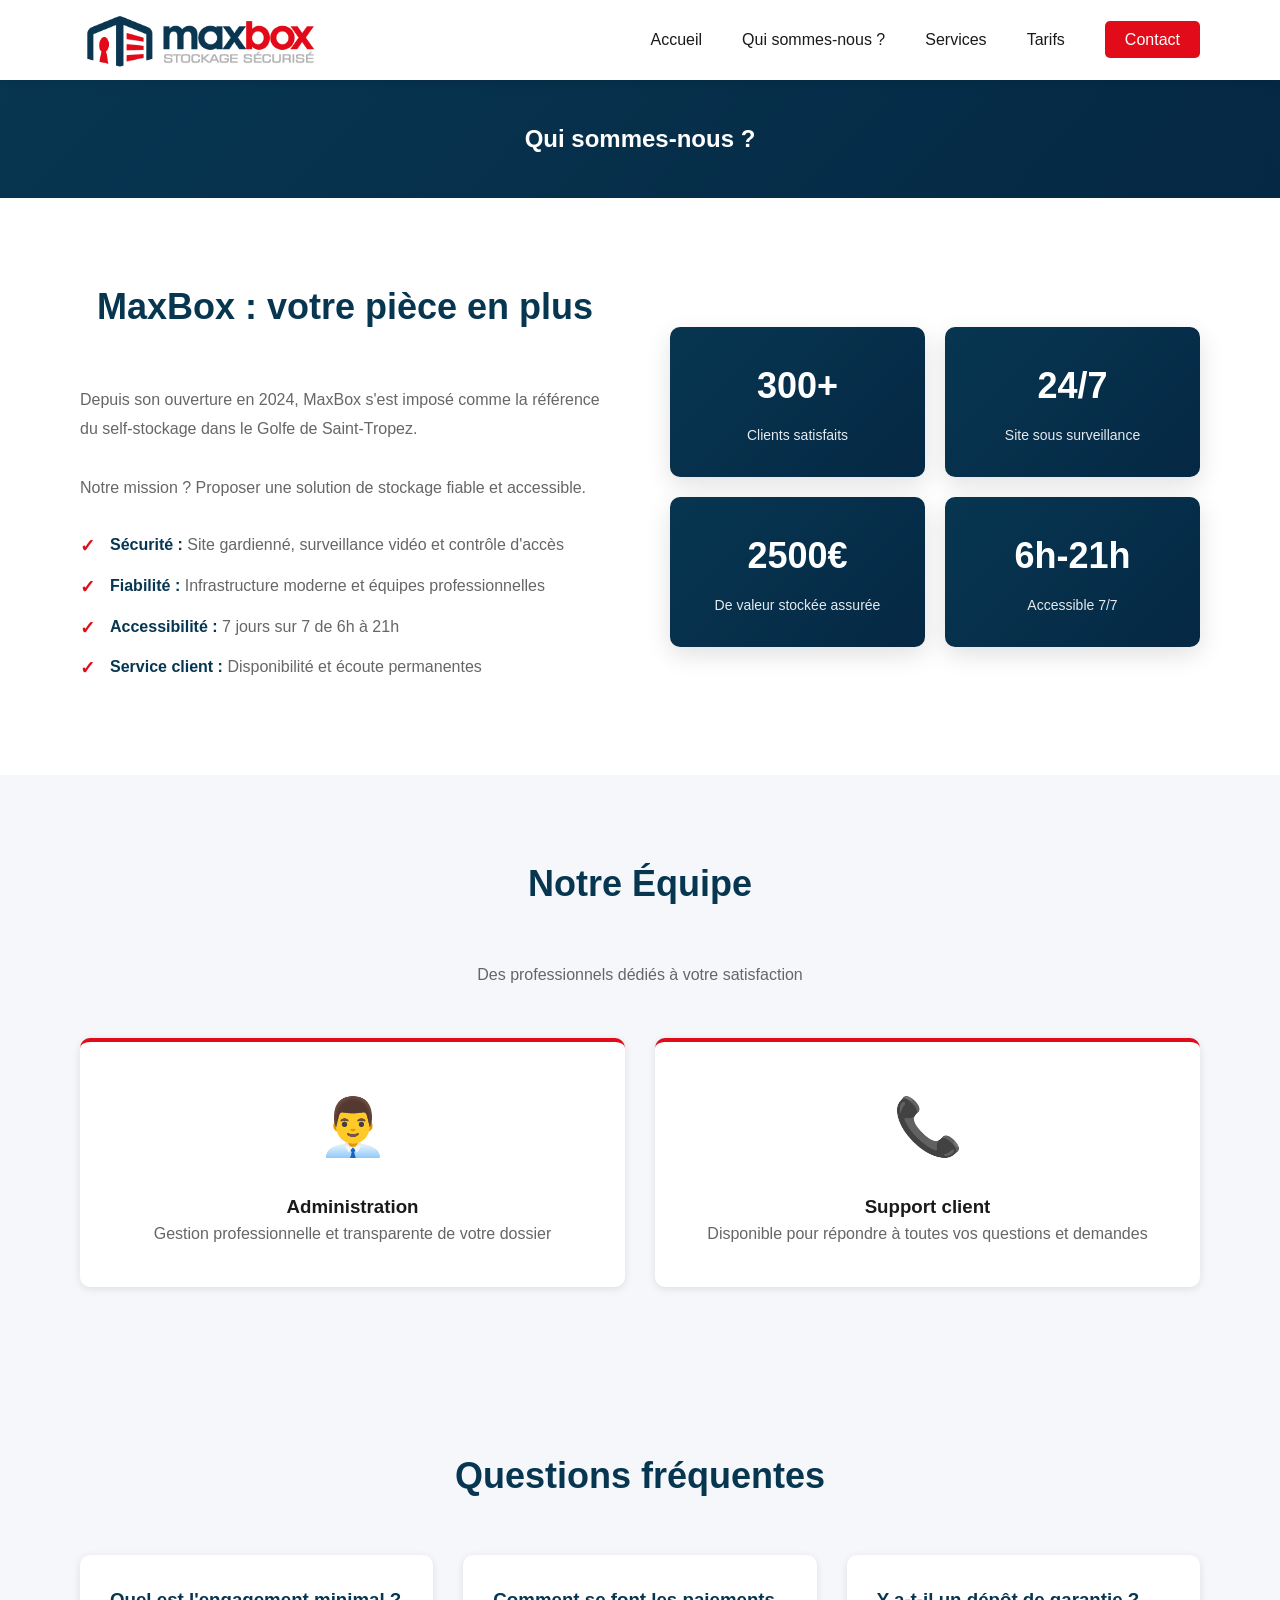
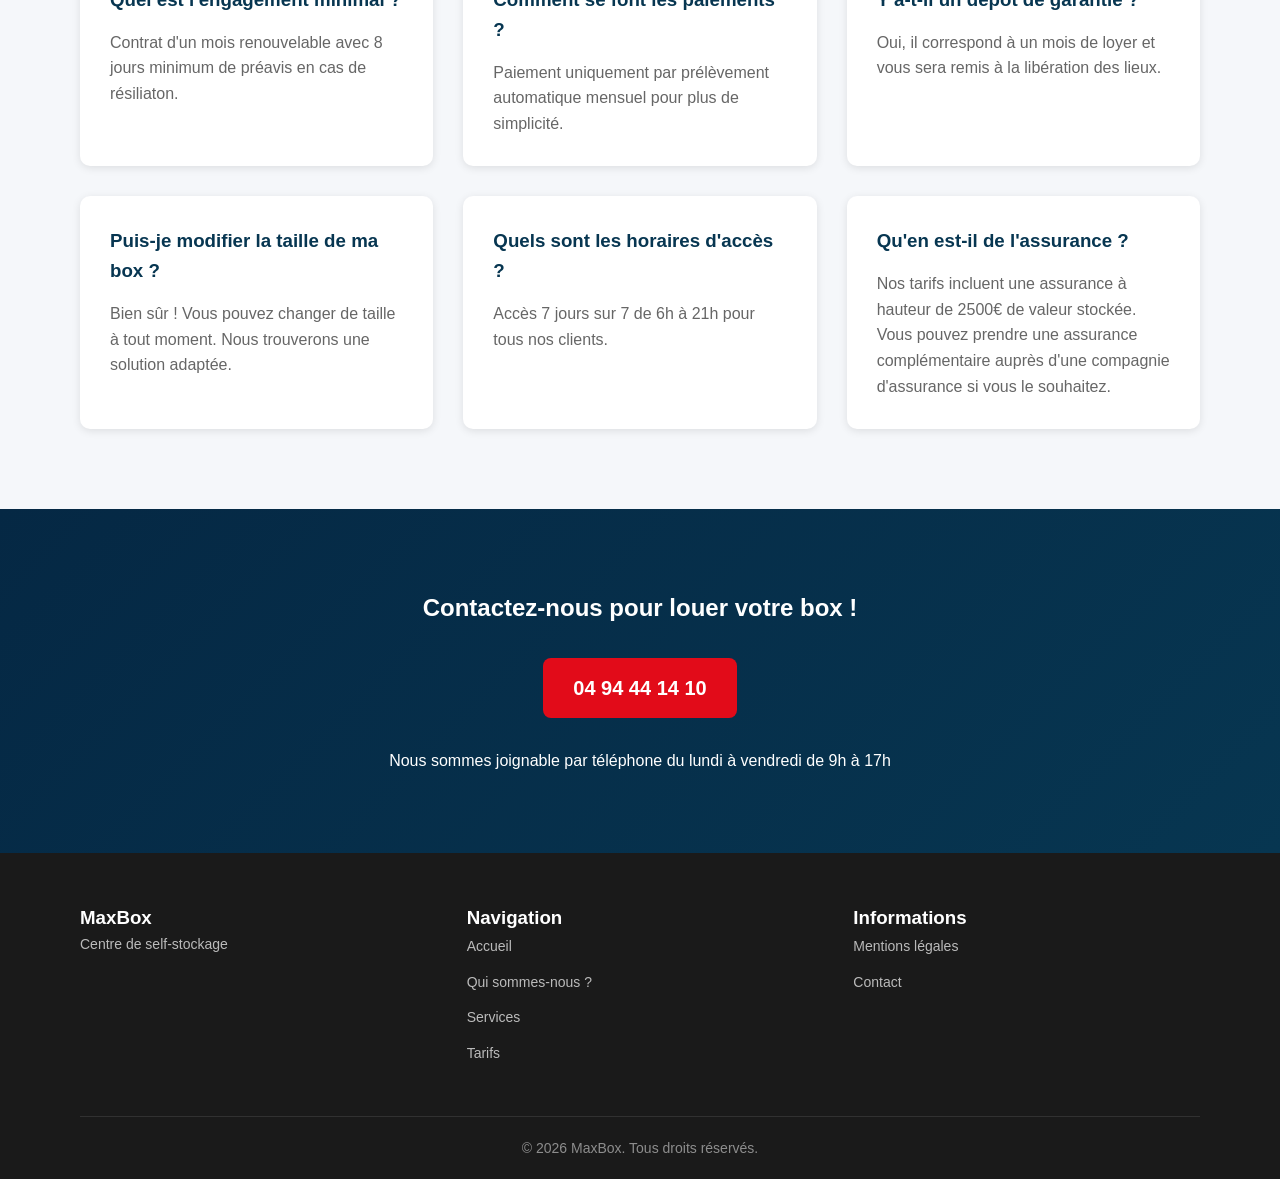
==== commit 33d5cb9c: "V1" ====
--- a/about.html
+++ b/about.html
@@ -47,7 +47,7 @@
         <div class="container">
             <div class="about-grid">
                 <div class="about-content">
-                    <h2>MaxBox : votre pièce en plus !</h2>
+                    <h2 class="section-title">MaxBox : votre pièce en plus</h2>
                     <p>Depuis son ouverture en 2024, MaxBox s'est imposé comme la référence du self-stockage dans le Golfe de Saint-Tropez.</p>
                     <p> Notre mission ? Proposer une solution de stockage fiable et accessible.</p>
                     <ul class="values-list">
@@ -73,7 +73,7 @@
                         </div>
                         <div class="stat-card">
                             <div class="stat-number">24/7</div>
-                            <div class="stat-label">Site gardienné</div>
+                            <div class="stat-label">Site sous surveillance</div>
                         </div>
                         <div class="stat-card">
                             <div class="stat-number">2500€</div>
@@ -159,10 +159,9 @@
     <section class="cta-section">
         <div class="container">
             <div class="cta-content">
-                <h2>Prêt à réserver ?</h2>
-                <p>Appelez-nous directement pour réserver votre box</p>
+                <h2>Contactez-nous pour louer votre box !</h2>
                 <div class="cta-buttons">
-                    <a href="tel:0756833089" class="btn btn-primary" style="font-size: 20px;">📞 07.56.83.30.89</a>
+                    <a href="tel:0494441410" class="btn btn-primary" style="font-size: 20px;">04 94 44 14 10</a>
                     <div class="phone-info">
                         <p>Nous sommes joignable par téléphone du lundi à vendredi de 9h à 17h</p>
                     </div>
--- a/css/style.css
+++ b/css/style.css
@@ -420,6 +420,10 @@
     text-align: center;
 }
 
+.cta-content h2 {
+    margin-bottom: 30px;
+}
+
 .cta-content h3 {
     font-size: 40px;
     margin-bottom: 15px;
